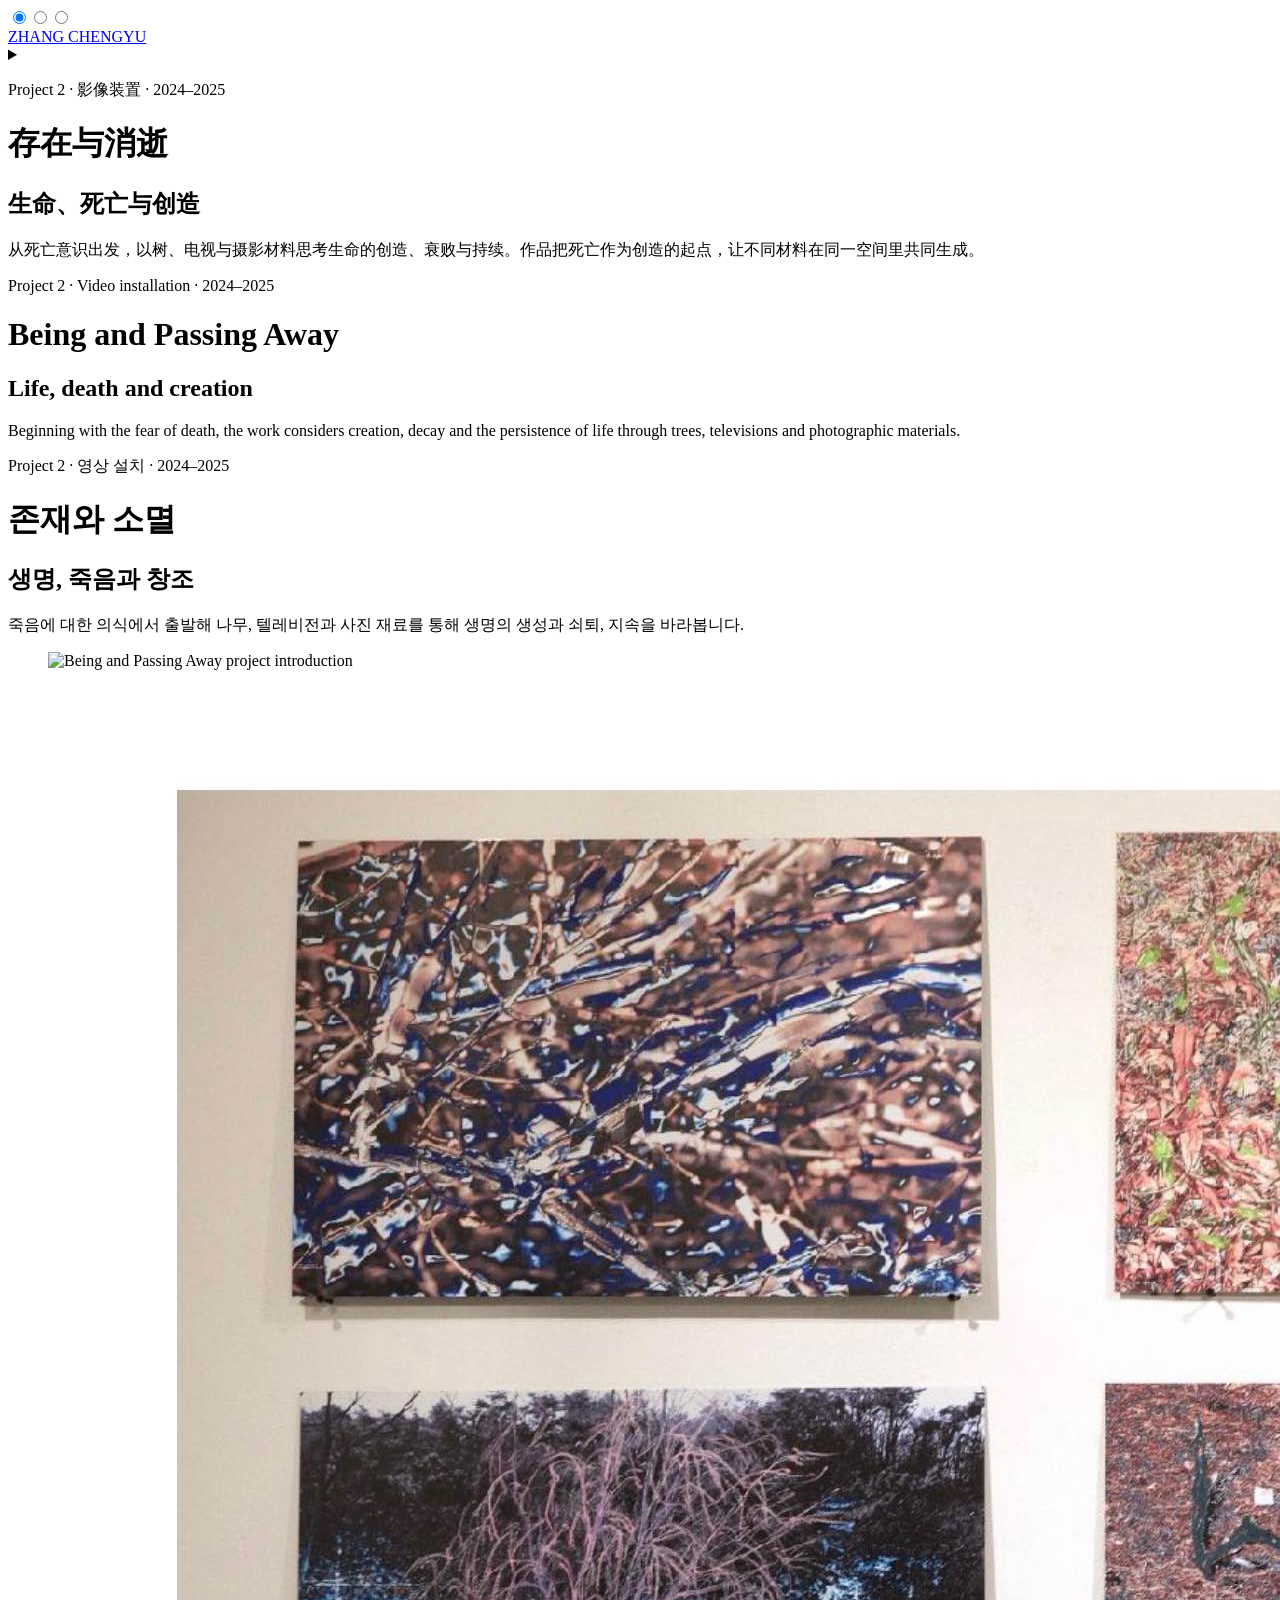
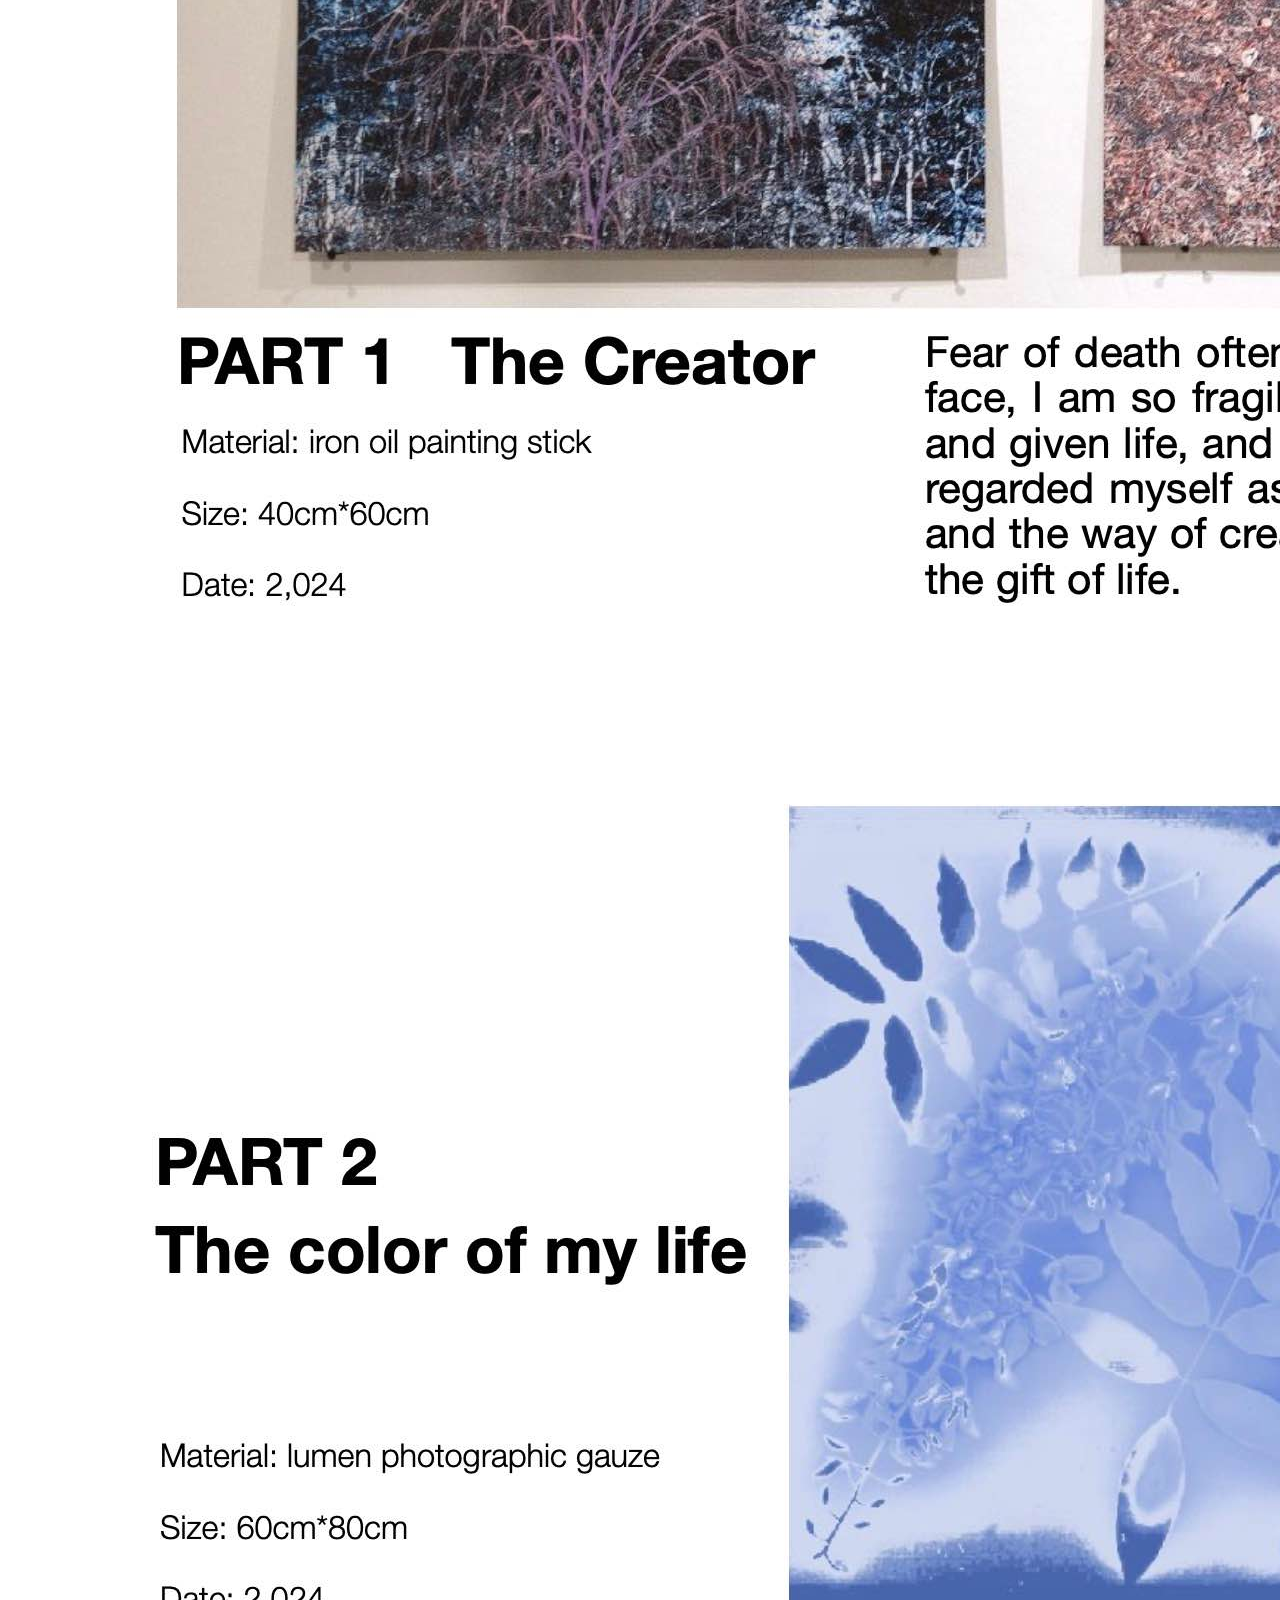
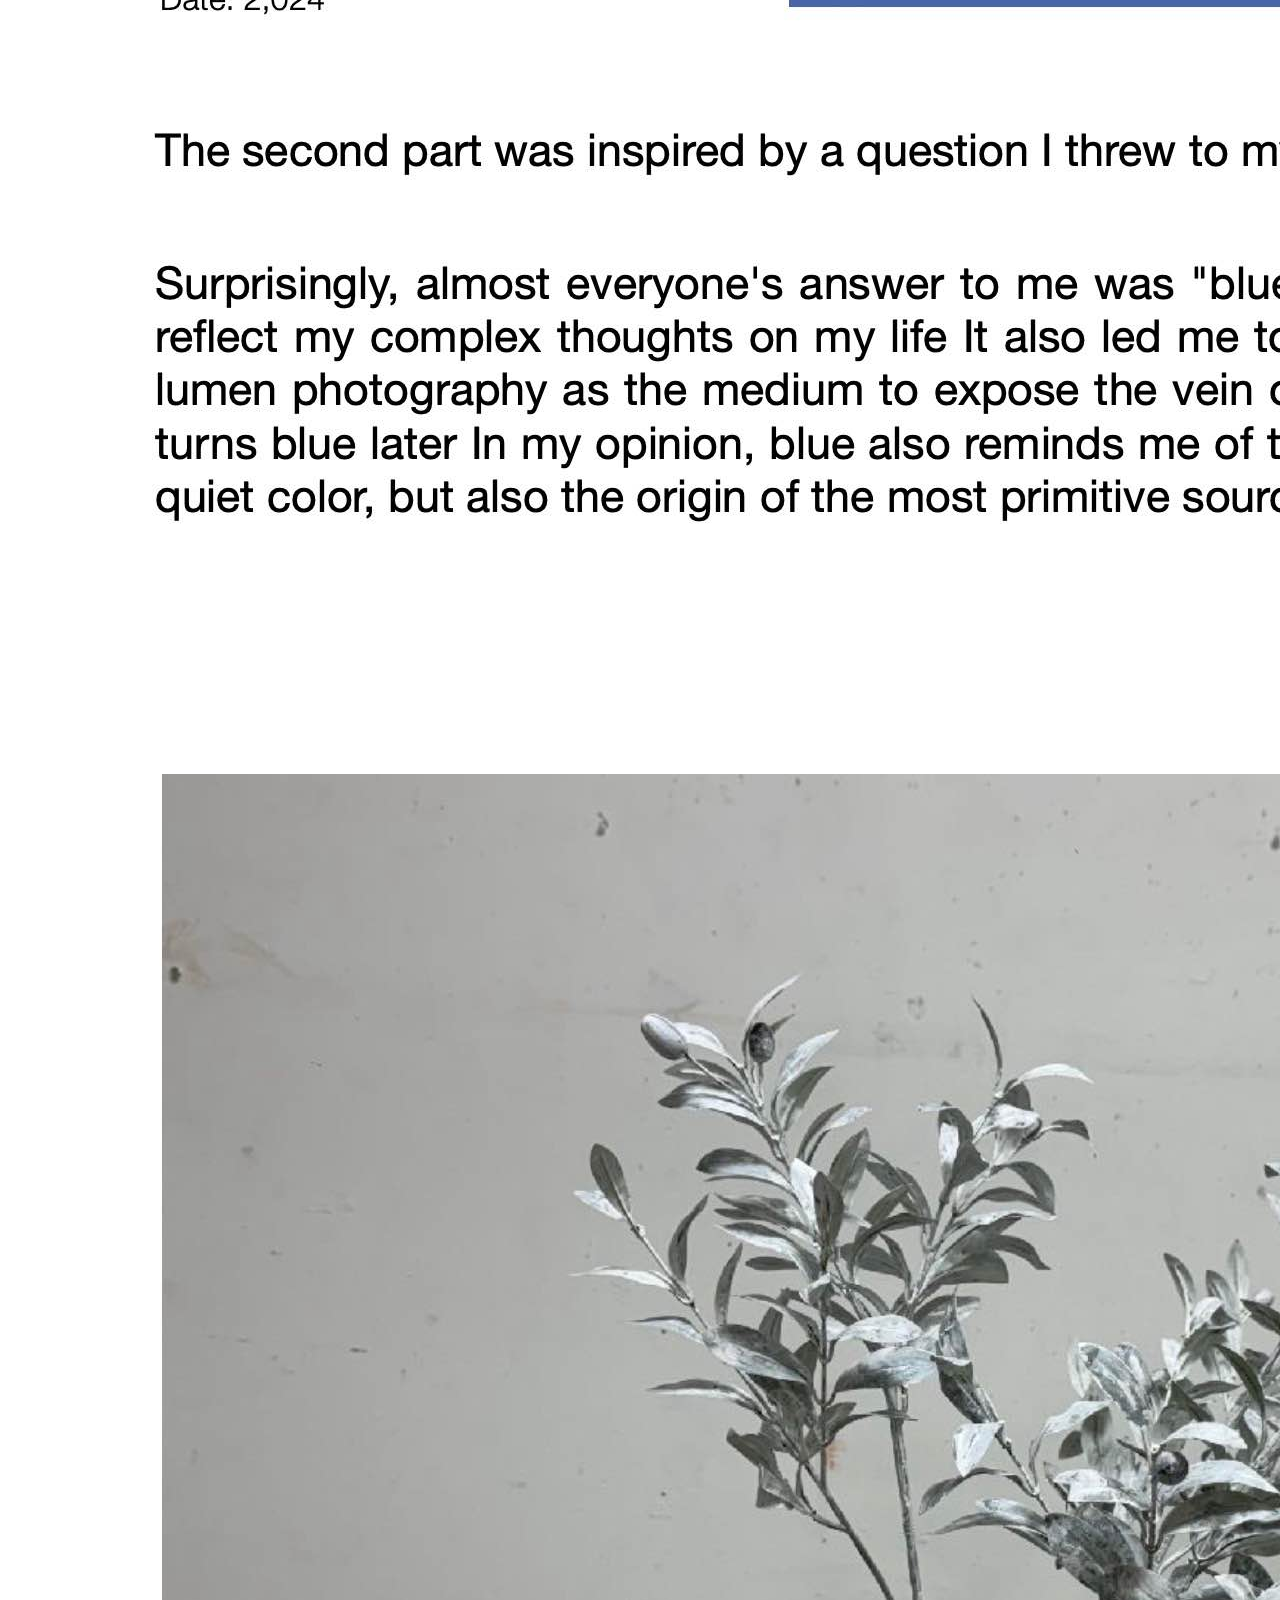
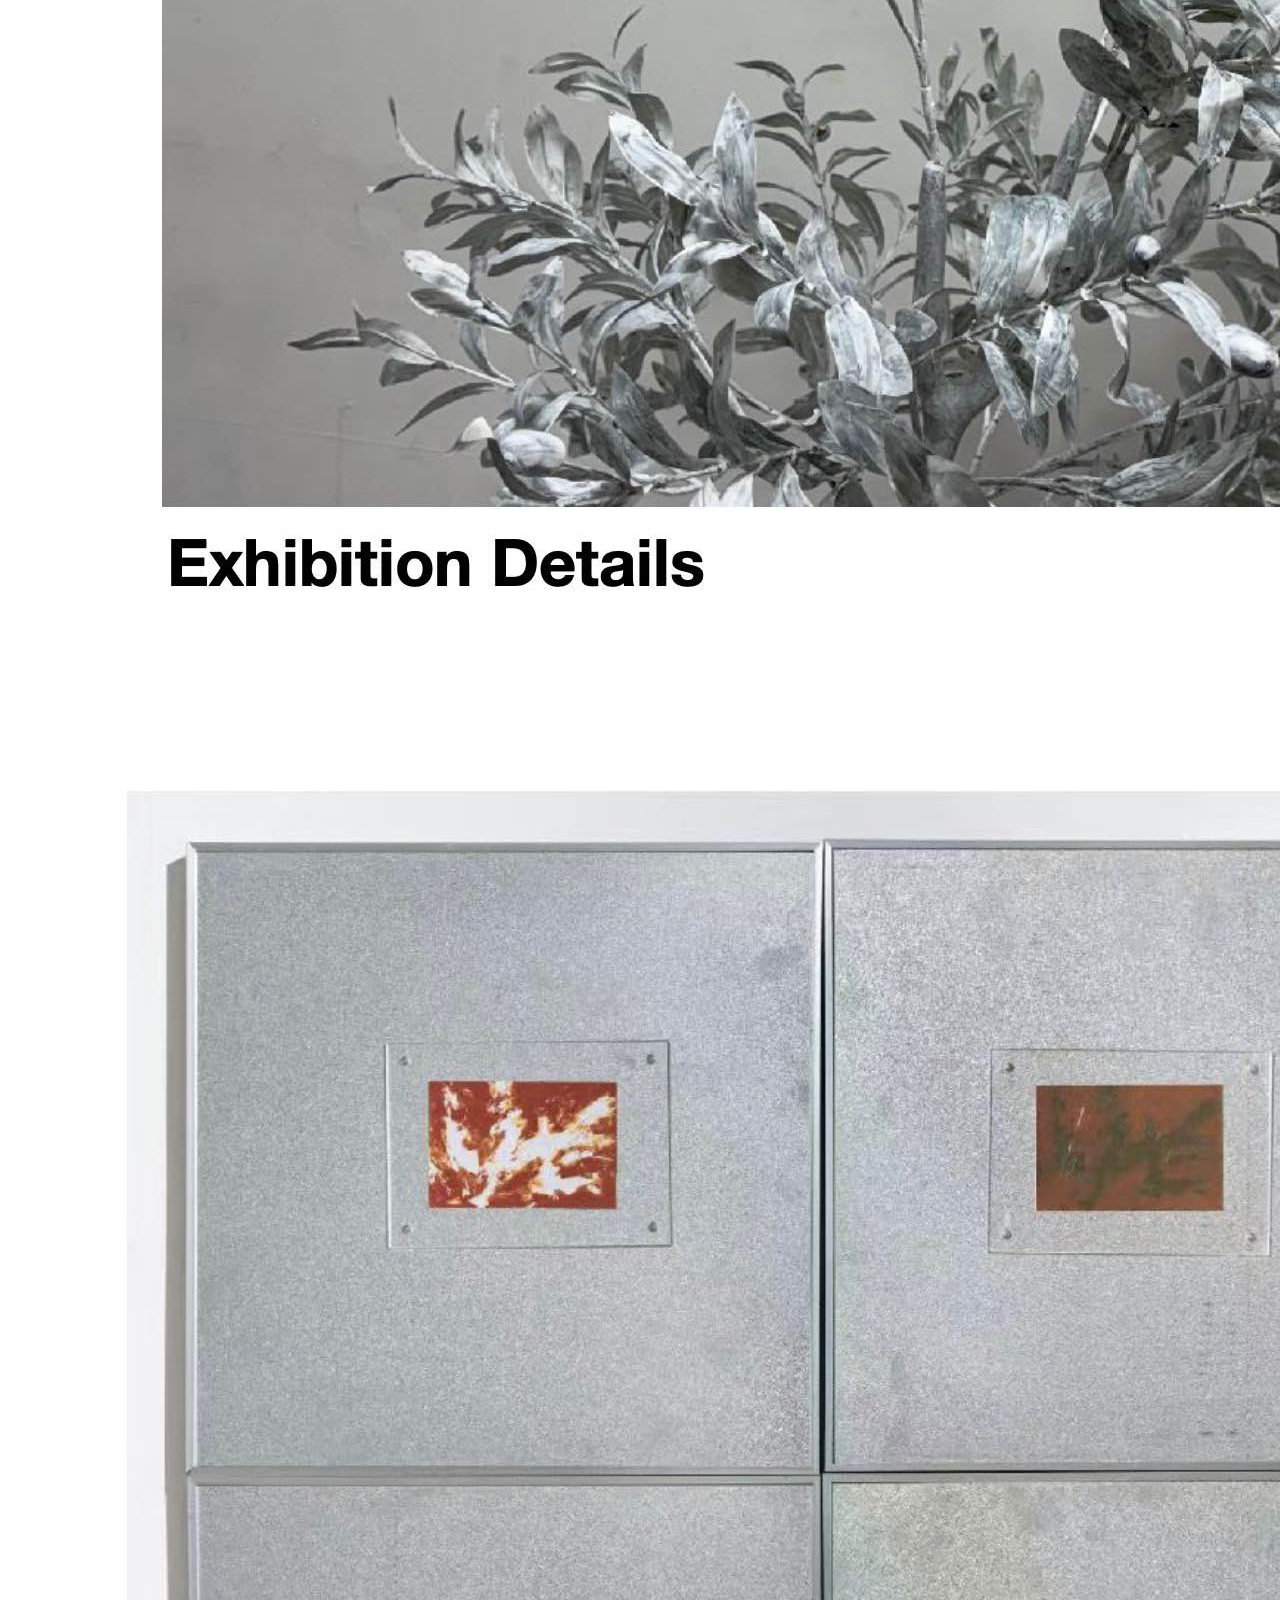
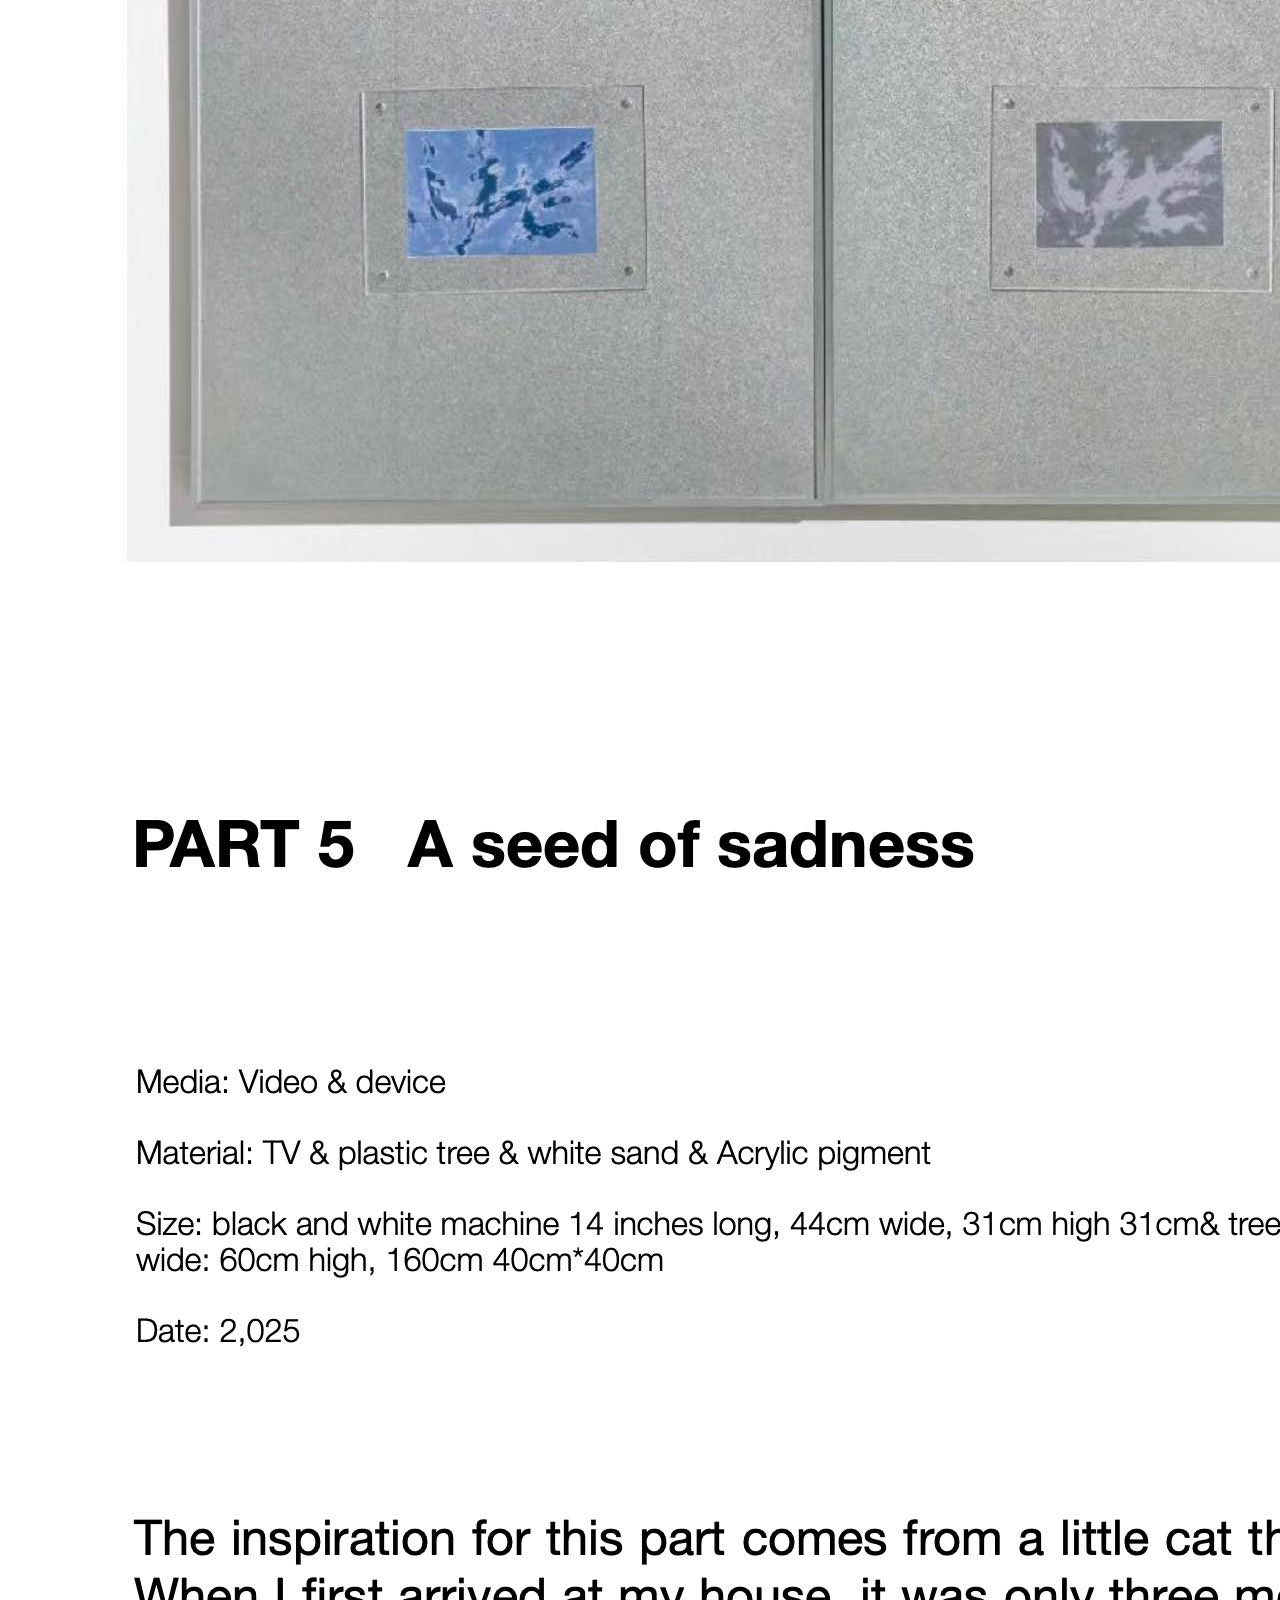
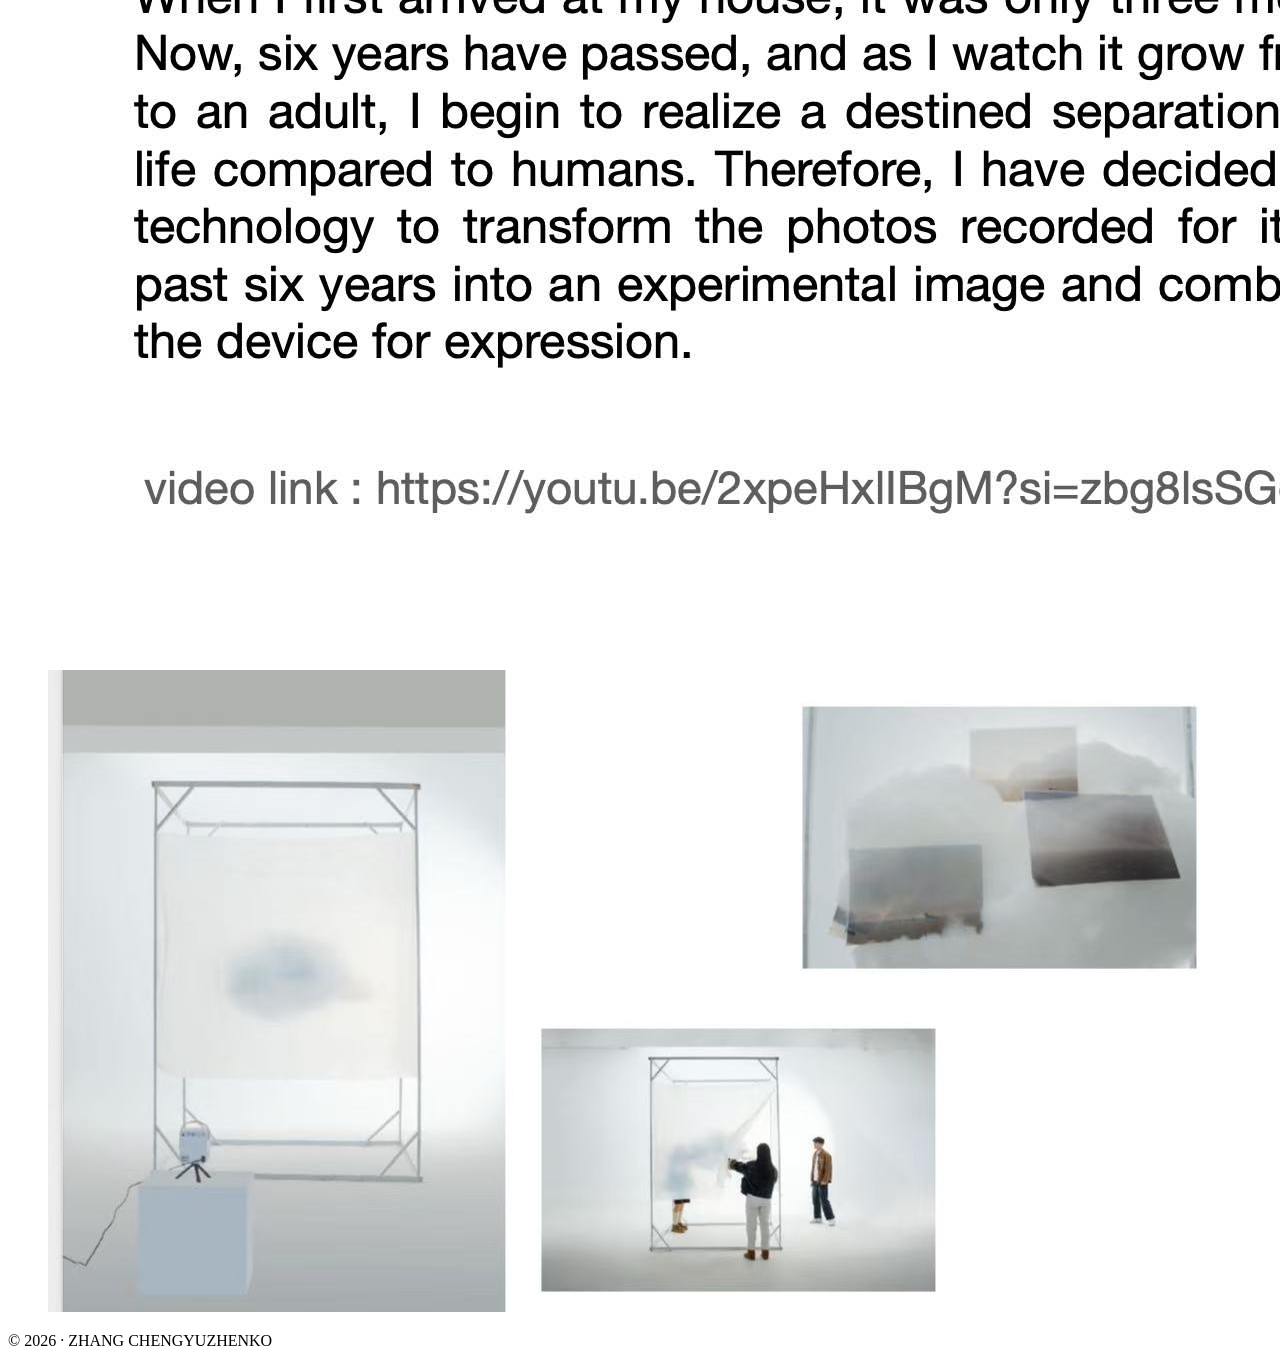
==== being-and-passing-away/index.html @ dd807891 "Add portfolio project detail pages" ====
<!doctype html><html lang="zh-Hans"><head><meta charset="UTF-8"><meta name="viewport" content="width=device-width, initial-scale=1"><title>存在与消逝 – ZHANG CHENGYU</title><link rel="stylesheet" href="/assets/projects/project.css"></head><body><div class="project-shell"><input type="radio" id="pzh" name="p" checked><input type="radio" id="pen" name="p"><input type="radio" id="pko" name="p"><header class="project-bar"><a class="project-mark" href="/">ZHANG CHENGYU</a><details class="project-menu"><summary aria-label="打开菜单"></summary><nav class="project-menu-panel"><a href="/">首页</a><a href="/works/">作品集</a><a href="/about/">关于</a><a href="/contact/">联系</a></nav></details></header><main class="project-main"><div class="project-lang zh"><p class="project-kicker">Project 2 · 影像装置 · 2024–2025</p><h1 class="project-title">存在与消逝</h1><div class="project-intro"><h2>生命、死亡与创造</h2><p>从死亡意识出发，以树、电视与摄影材料思考生命的创造、衰败与持续。作品把死亡作为创造的起点，让不同材料在同一空间里共同生成。</p></div></div><div class="project-lang en"><p class="project-kicker">Project 2 · Video installation · 2024–2025</p><h1 class="project-title">Being and Passing Away</h1><div class="project-intro"><h2>Life, death and creation</h2><p>Beginning with the fear of death, the work considers creation, decay and the persistence of life through trees, televisions and photographic materials.</p></div></div><div class="project-lang ko"><p class="project-kicker">Project 2 · 영상 설치 · 2024–2025</p><h1 class="project-title">존재와 소멸</h1><div class="project-intro"><h2>생명, 죽음과 창조</h2><p>죽음에 대한 의식에서 출발해 나무, 텔레비전과 사진 재료를 통해 생명의 생성과 쇠퇴, 지속을 바라봅니다.</p></div></div><section class="project-gallery"><figure class="wide"><img src="/assets/projects/being-and-passing-away-title.jpg" alt="Being and Passing Away project introduction"></figure><figure><img src="/assets/works/6b13771c2c2f8343694181a51ddfbb44.jpg" alt="The Creator"></figure><figure><img src="/assets/works/e1b3c1b4c8d81b11d478be66091ed19a.jpg" alt="The color of my life"></figure><figure><img src="/assets/works/54b3951ed6293be21b032569995015b9.jpg" alt="Part three"></figure><figure><img src="/assets/works/f03f3b3ab070034290d1ddd56db95e81.jpg" alt="Part four"></figure><figure><img src="/assets/works/6f3279e36c9214b747a082ede4c21b68.jpg" alt="A seed of sadness"></figure><figure class="wide"><img src="/assets/works/68c79d3b2c92a09e64f656662acb69f9.jpg" alt="Exhibition details"></figure></section></main><footer class="project-foot"><span>© 2026 · ZHANG CHENGYU</span><span class="project-langs"><label for="pzh">ZH</label><label for="pen">EN</label><label for="pko">KO</label></span></footer></div></body></html>
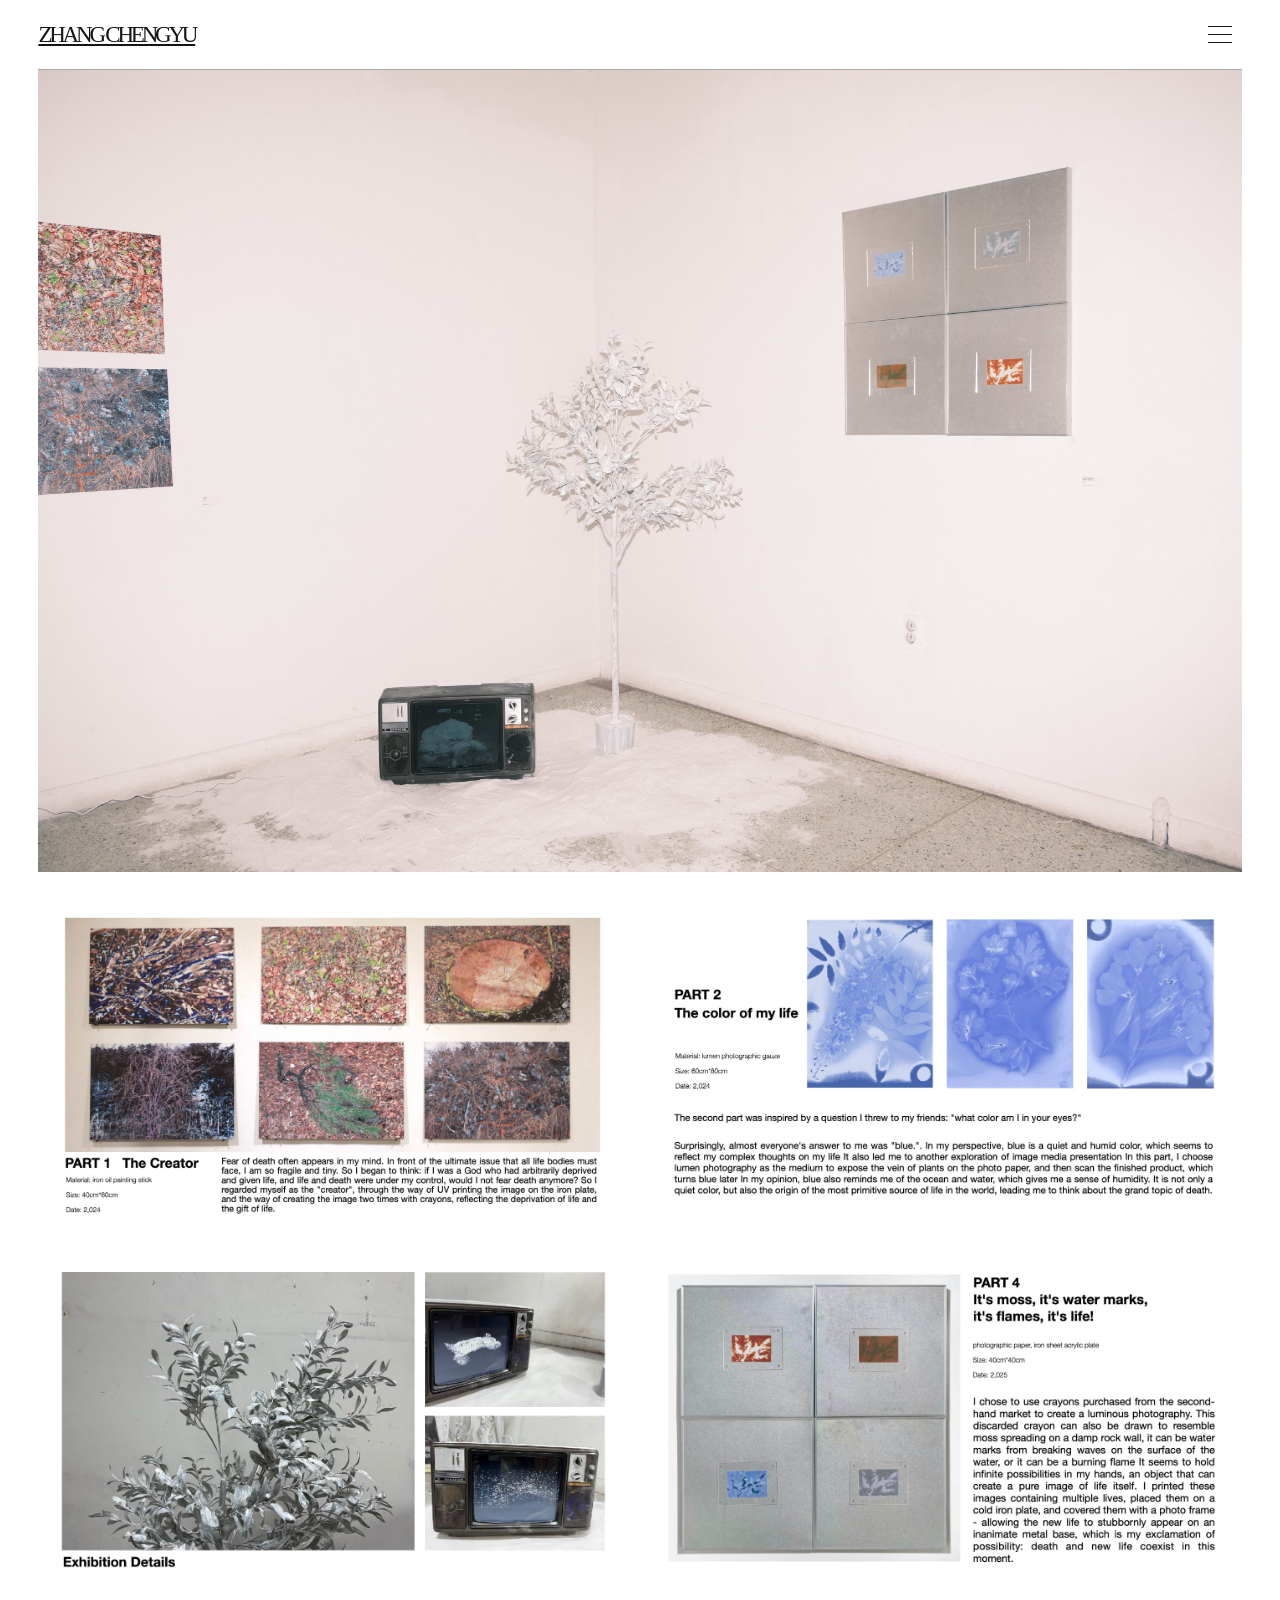
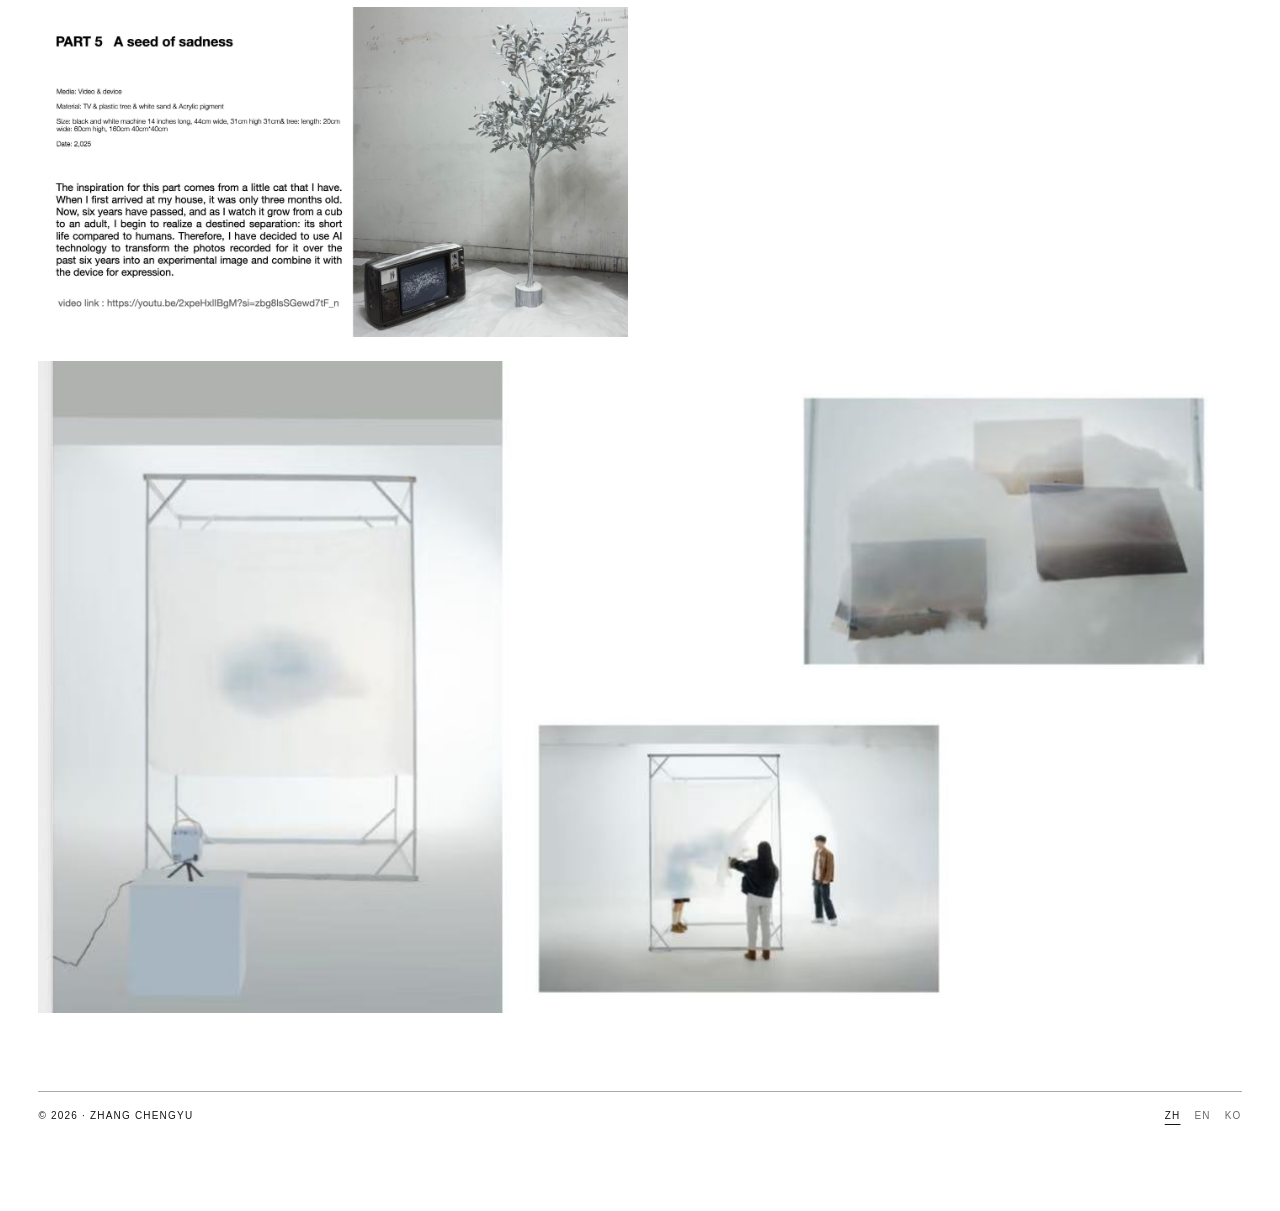
==== commit 3cdd19c1: "Fix portfolio page image paths" ====
--- a/being-and-passing-away/index.html
+++ b/being-and-passing-away/index.html
@@ -1 +1 @@
-<!doctype html><html lang="zh-Hans"><head><meta charset="UTF-8"><meta name="viewport" content="width=device-width, initial-scale=1"><title>存在与消逝 – ZHANG CHENGYU</title><link rel="stylesheet" href="/assets/projects/project.css"></head><body><div class="project-shell"><input type="radio" id="pzh" name="p" checked><input type="radio" id="pen" name="p"><input type="radio" id="pko" name="p"><header class="project-bar"><a class="project-mark" href="/">ZHANG CHENGYU</a><details class="project-menu"><summary aria-label="打开菜单"></summary><nav class="project-menu-panel"><a href="/">首页</a><a href="/works/">作品集</a><a href="/about/">关于</a><a href="/contact/">联系</a></nav></details></header><main class="project-main"><div class="project-lang zh"><p class="project-kicker">Project 2 · 影像装置 · 2024–2025</p><h1 class="project-title">存在与消逝</h1><div class="project-intro"><h2>生命、死亡与创造</h2><p>从死亡意识出发，以树、电视与摄影材料思考生命的创造、衰败与持续。作品把死亡作为创造的起点，让不同材料在同一空间里共同生成。</p></div></div><div class="project-lang en"><p class="project-kicker">Project 2 · Video installation · 2024–2025</p><h1 class="project-title">Being and Passing Away</h1><div class="project-intro"><h2>Life, death and creation</h2><p>Beginning with the fear of death, the work considers creation, decay and the persistence of life through trees, televisions and photographic materials.</p></div></div><div class="project-lang ko"><p class="project-kicker">Project 2 · 영상 설치 · 2024–2025</p><h1 class="project-title">존재와 소멸</h1><div class="project-intro"><h2>생명, 죽음과 창조</h2><p>죽음에 대한 의식에서 출발해 나무, 텔레비전과 사진 재료를 통해 생명의 생성과 쇠퇴, 지속을 바라봅니다.</p></div></div><section class="project-gallery"><figure class="wide"><img src="/assets/projects/being-and-passing-away-title.jpg" alt="Being and Passing Away project introduction"></figure><figure><img src="/assets/works/6b13771c2c2f8343694181a51ddfbb44.jpg" alt="The Creator"></figure><figure><img src="/assets/works/e1b3c1b4c8d81b11d478be66091ed19a.jpg" alt="The color of my life"></figure><figure><img src="/assets/works/54b3951ed6293be21b032569995015b9.jpg" alt="Part three"></figure><figure><img src="/assets/works/f03f3b3ab070034290d1ddd56db95e81.jpg" alt="Part four"></figure><figure><img src="/assets/works/6f3279e36c9214b747a082ede4c21b68.jpg" alt="A seed of sadness"></figure><figure class="wide"><img src="/assets/works/68c79d3b2c92a09e64f656662acb69f9.jpg" alt="Exhibition details"></figure></section></main><footer class="project-foot"><span>© 2026 · ZHANG CHENGYU</span><span class="project-langs"><label for="pzh">ZH</label><label for="pen">EN</label><label for="pko">KO</label></span></footer></div></body></html>
+<!doctype html><html lang="zh-Hans"><head><meta charset="UTF-8"><meta name="viewport" content="width=device-width, initial-scale=1"><title>存在与消逝 – ZHANG CHENGYU</title><link rel="stylesheet" href="/assets/projects/project.css"></head><body><div class="project-shell"><input type="radio" id="pzh" name="p" checked><input type="radio" id="pen" name="p"><input type="radio" id="pko" name="p"><header class="project-bar"><a class="project-mark" href="/">ZHANG CHENGYU</a><details class="project-menu"><summary aria-label="打开菜单"></summary><nav class="project-menu-panel"><a href="/">首页</a><a href="/works/">作品集</a><a href="/about/">关于</a><a href="/contact/">联系</a></nav></details></header><main class="project-main"><div class="project-lang zh"><p class="project-kicker">Project 2 · 影像装置 · 2024–2025</p><h1 class="project-title">存在与消逝</h1><div class="project-intro"><h2>生命、死亡与创造</h2><p>从死亡意识出发，以树、电视与摄影材料思考生命的创造、衰败与持续。作品把死亡作为创造的起点，让不同材料在同一空间里共同生成。</p></div></div><div class="project-lang en"><p class="project-kicker">Project 2 · Video installation · 2024–2025</p><h1 class="project-title">Being and Passing Away</h1><div class="project-intro"><h2>Life, death and creation</h2><p>Beginning with the fear of death, the work considers creation, decay and the persistence of life through trees, televisions and photographic materials.</p></div></div><div class="project-lang ko"><p class="project-kicker">Project 2 · 영상 설치 · 2024–2025</p><h1 class="project-title">존재와 소멸</h1><div class="project-intro"><h2>생명, 죽음과 창조</h2><p>죽음에 대한 의식에서 출발해 나무, 텔레비전과 사진 재료를 통해 생명의 생성과 쇠퇴, 지속을 바라봅니다.</p></div></div><section class="project-gallery"><figure class="wide"><img src="/assets/works/3688332a974157224e631c498e883597.jpg" alt="Being and Passing Away project introduction"></figure><figure><img src="/assets/works/6b13771c2c2f8343694181a51ddfbb44.jpg" alt="The Creator"></figure><figure><img src="/assets/works/e1b3c1b4c8d81b11d478be66091ed19a.jpg" alt="The color of my life"></figure><figure><img src="/assets/works/54b3951ed6293be21b032569995015b9.jpg" alt="Part three"></figure><figure><img src="/assets/works/f03f3b3ab070034290d1ddd56db95e81.jpg" alt="Part four"></figure><figure><img src="/assets/works/6f3279e36c9214b747a082ede4c21b68.jpg" alt="A seed of sadness"></figure><figure class="wide"><img src="/assets/works/68c79d3b2c92a09e64f656662acb69f9.jpg" alt="Exhibition details"></figure></section></main><footer class="project-foot"><span>© 2026 · ZHANG CHENGYU</span><span class="project-langs"><label for="pzh">ZH</label><label for="pen">EN</label><label for="pko">KO</label></span></footer></div></body></html>
--- a/assets/projects/project.css
+++ b/assets/projects/project.css
@@ -0,0 +1,31 @@
+:root{font-family:Arial,"PingFang SC","Noto Sans KR",sans-serif;color:#151515;background:#fff}
+*{box-sizing:border-box}
+body{margin:0;background:#fff}
+a{color:inherit}
+.project-shell{min-height:100vh;padding:0 3vw 90px}
+.project-bar{height:70px;border-bottom:1px solid #aaa9a4;display:flex;align-items:center;justify-content:space-between;position:relative}
+.project-mark{font:23px Georgia,serif;letter-spacing:-.14em}
+.project-menu{position:absolute;right:0;top:50%;transform:translateY(-50%);z-index:10}
+.project-menu>summary{list-style:none;width:44px;height:44px;cursor:pointer;background:linear-gradient(currentColor,currentColor) center 13px/24px 1px no-repeat,linear-gradient(currentColor,currentColor) center 21px/24px 1px no-repeat,linear-gradient(currentColor,currentColor) center 29px/24px 1px no-repeat}
+.project-menu>summary::-webkit-details-marker{display:none}
+.project-menu-panel{position:absolute;right:0;top:52px;display:flex;flex-direction:column;min-width:180px;padding:10px;background:#fff;border:1px solid #aaa9a4}
+.project-menu-panel a{padding:12px 14px;text-decoration:none;white-space:nowrap}
+.project-menu-panel a:hover{background:#eee}
+.project-shell input{position:absolute;opacity:0;pointer-events:none}
+.project-lang{display:none}
+.project-shell #pzh:checked~.zh,.project-shell #pen:checked~.en,.project-shell #pko:checked~.ko{display:block}
+.project-main{max-width:1340px;margin:0 auto}
+.project-kicker{font-size:11px;letter-spacing:.15em;text-transform:uppercase;margin:12vh 0 22px;color:#686862}
+.project-title{font:400 clamp(48px,9vw,132px)/.86 Georgia,"Songti SC","Noto Serif KR",serif;letter-spacing:-.075em;margin:0 0 55px}
+.project-intro{display:grid;grid-template-columns:1fr 1fr;gap:4vw;border-top:1px solid #aaa9a4;border-bottom:1px solid #aaa9a4;padding:25px 0 32px;margin-bottom:70px}
+.project-intro h2{font:400 clamp(28px,3.6vw,54px)/1 Georgia,"Songti SC",serif;margin:0;letter-spacing:-.05em}
+.project-intro p{font-size:16px;line-height:1.65;max-width:520px;margin:0}
+.project-gallery{display:grid;grid-template-columns:repeat(2,minmax(0,1fr));gap:24px;align-items:start}
+.project-gallery figure{margin:0}
+.project-gallery figure.wide{grid-column:1/-1}
+.project-gallery img{display:block;width:100%;height:auto;background:#f7f7f5}
+.project-foot{display:flex;align-items:center;justify-content:space-between;border-top:1px solid #aaa9a4;margin-top:78px;padding-top:18px;font-size:10px;letter-spacing:.12em;text-transform:uppercase}
+.project-langs{display:flex;gap:14px}
+.project-langs label{cursor:pointer;color:#686862;text-decoration:none}
+.project-shell:has(#pzh:checked) .project-langs label[for=pzh],.project-shell:has(#pen:checked) .project-langs label[for=pen],.project-shell:has(#pko:checked) .project-langs label[for=pko]{color:#151515;text-decoration:underline;text-underline-offset:5px}
+@media(max-width:700px){.project-shell{padding:0 20px 60px}.project-bar{height:62px}.project-kicker{margin-top:10vh}.project-title{font-size:15vw;margin-bottom:42px}.project-intro{display:block;padding:20px 0 26px;margin-bottom:45px}.project-intro h2{margin-bottom:22px}.project-gallery{grid-template-columns:1fr;gap:28px}.project-gallery figure.wide{grid-column:auto}.project-foot{margin-top:50px;gap:20px;align-items:flex-start}.project-langs{gap:10px}}
